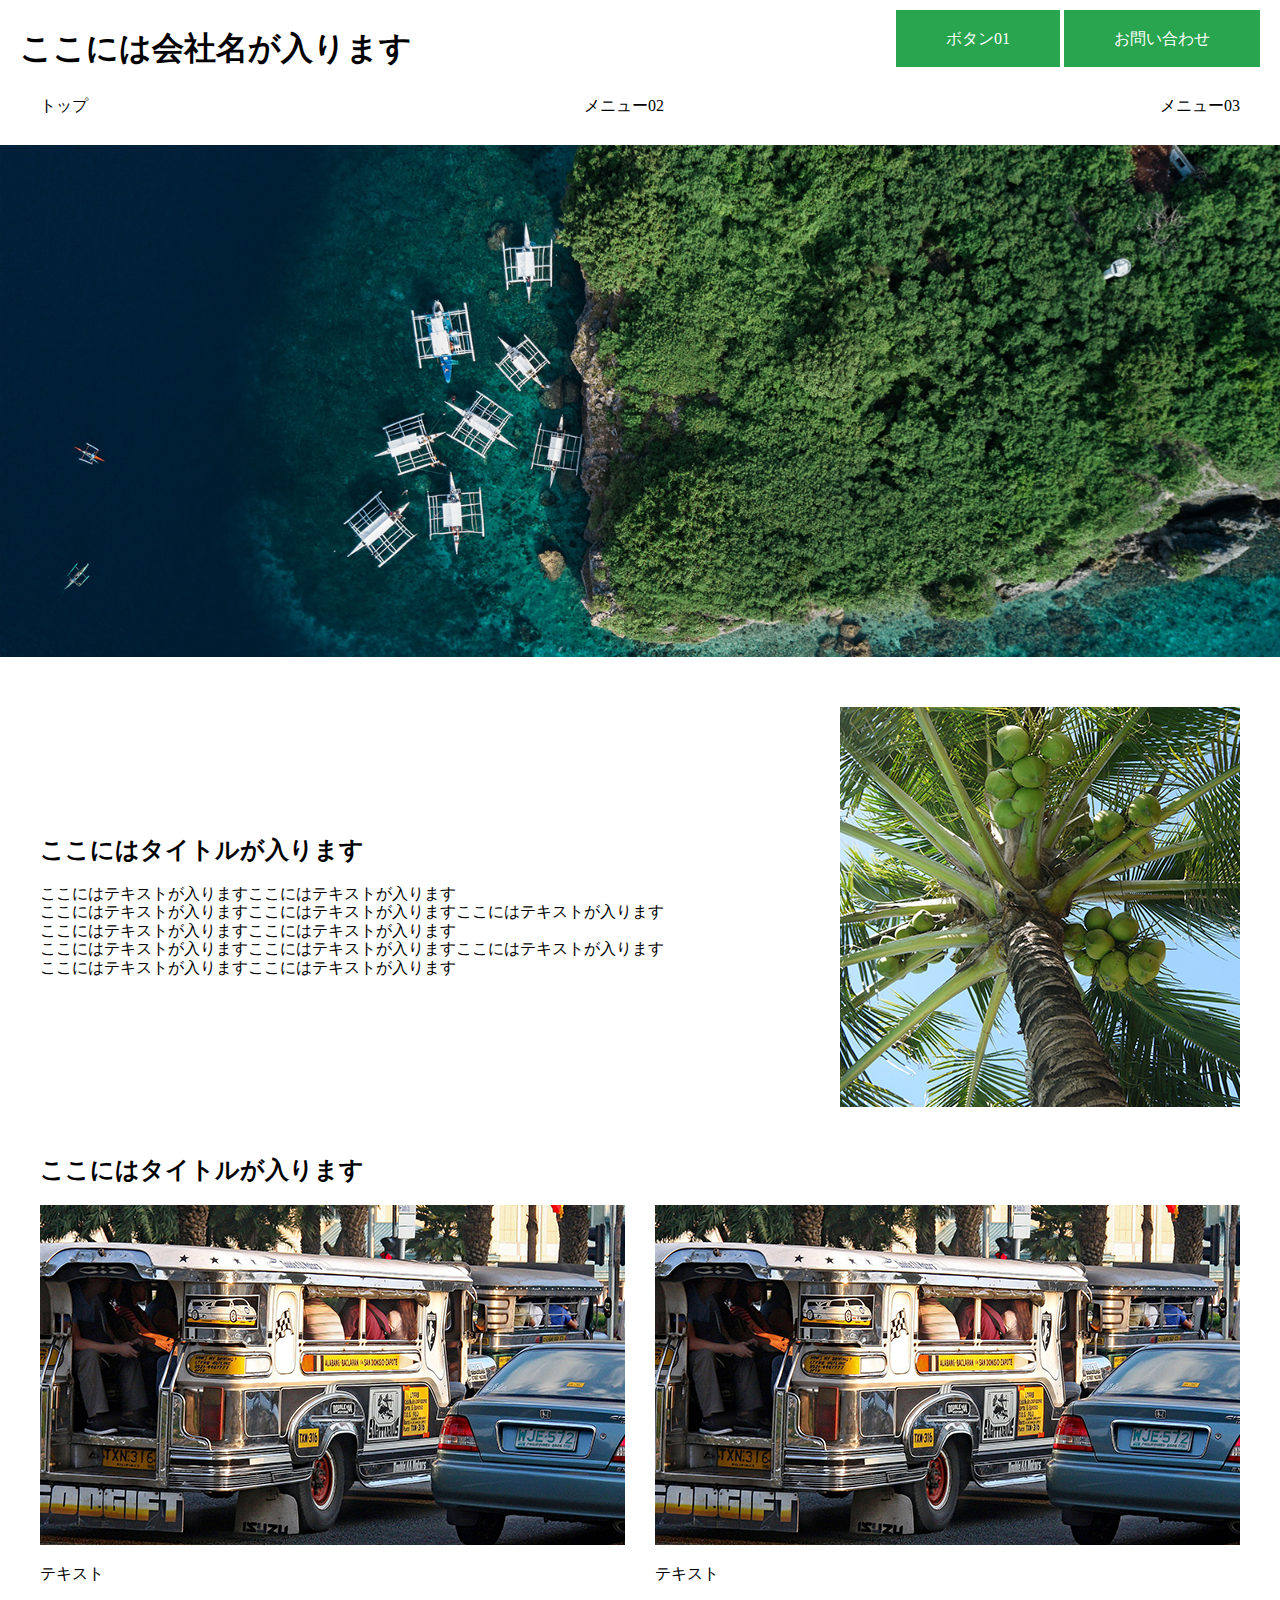
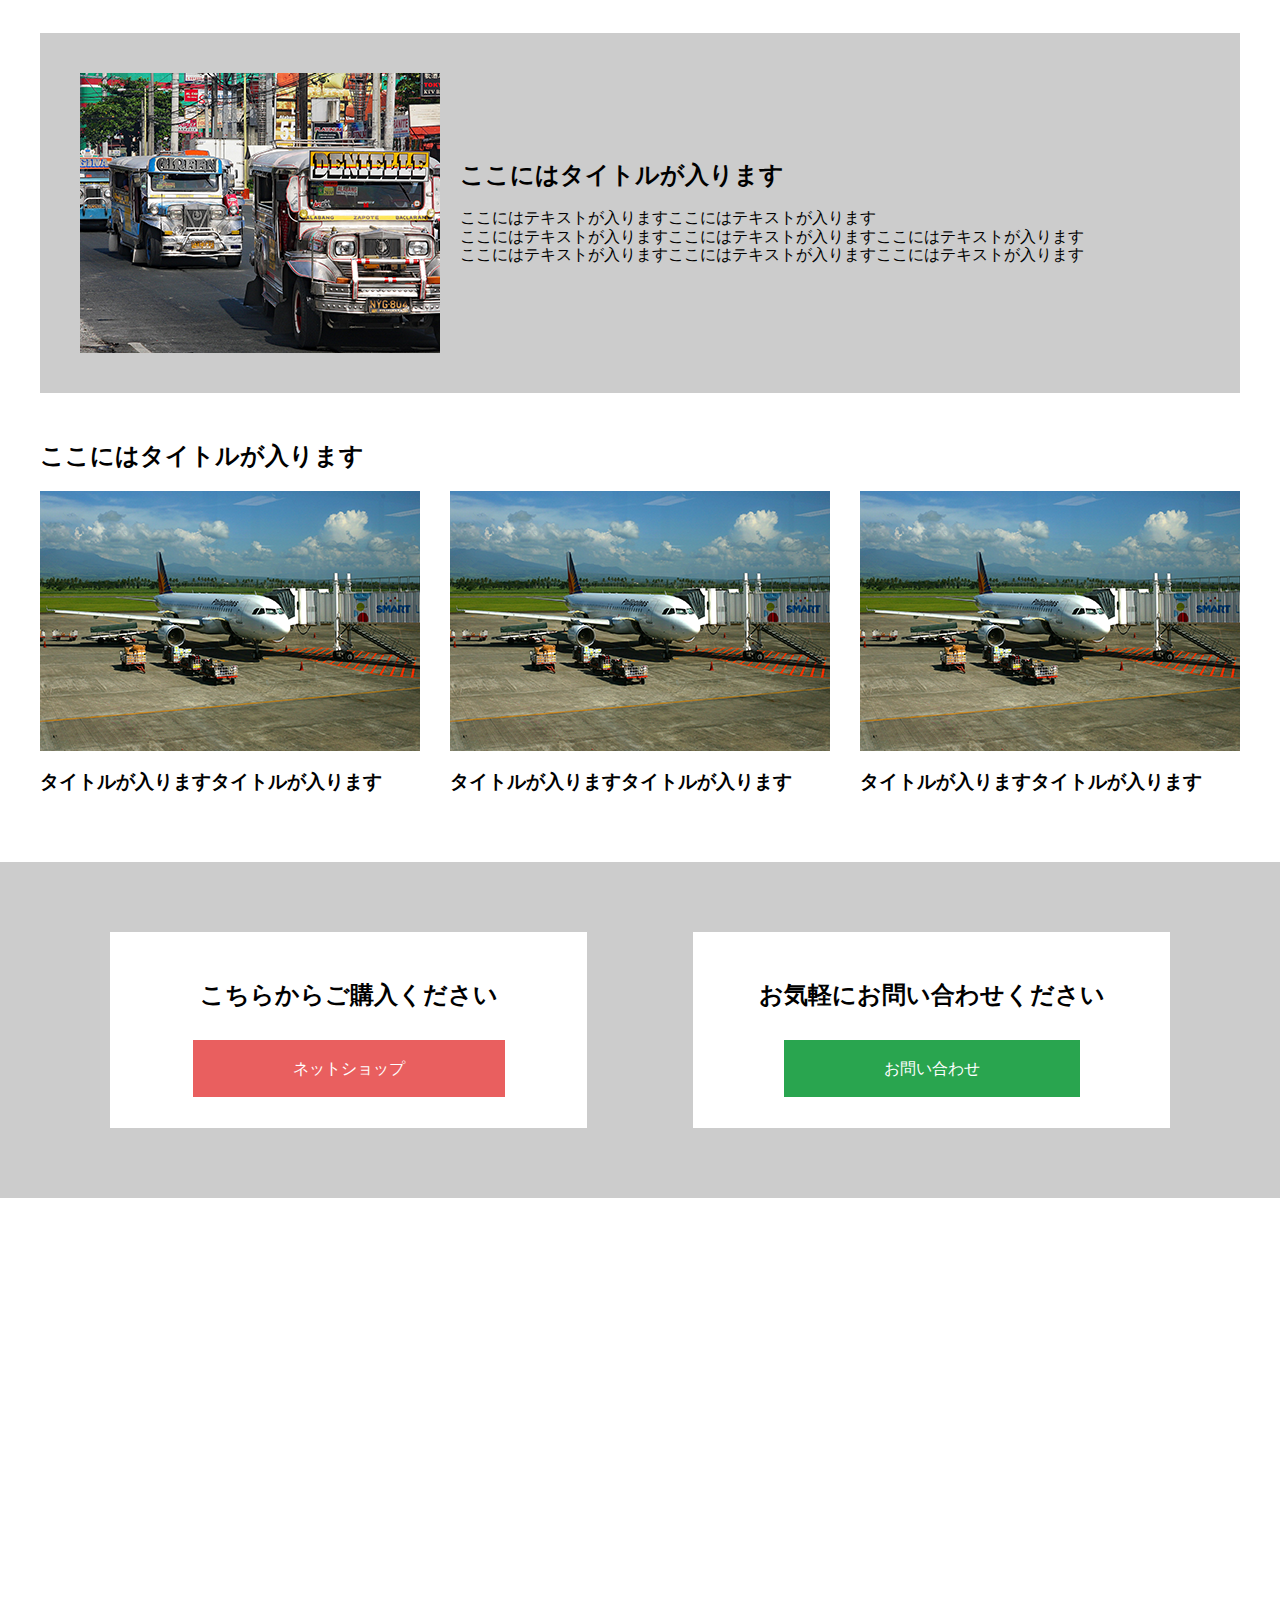
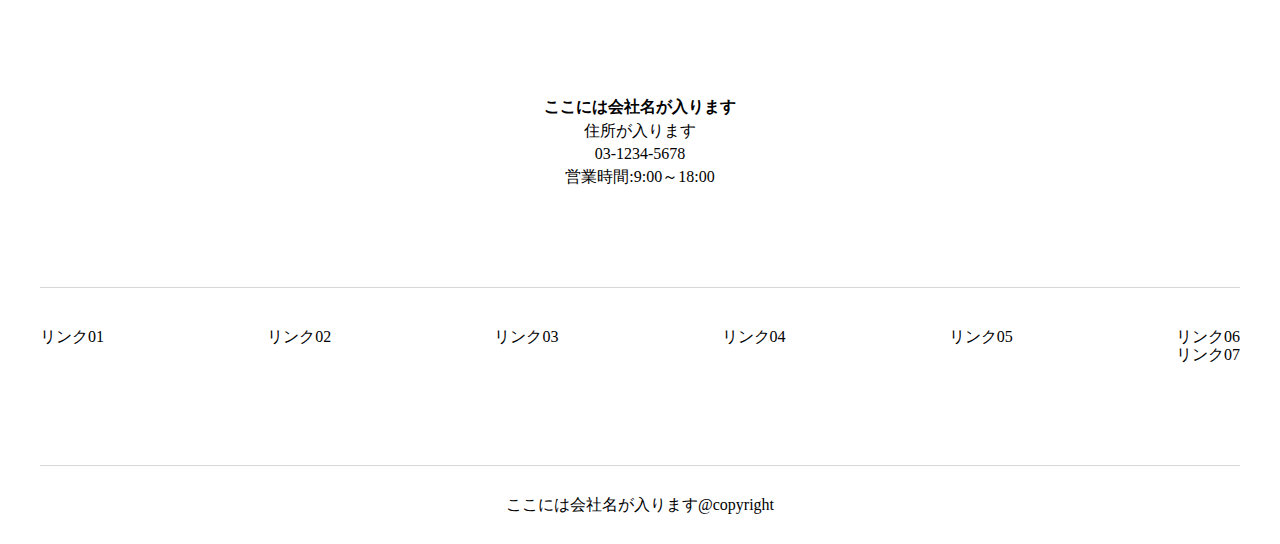
==== index.html @ acf634aa "HP化" ====
<!DOCTYPE html>
<html lang="ja">
<head>
  <meta charset="UTF-8">
  <meta name="viewport" content="width=device-width, initial-scale=1.0">
  <link rel="stylesheet" href="reset.css">
  <link rel="stylesheet" href="style.css">
  <title>HP</title>
</head>
<body>
  <header class="header">
    <h1>ここには会社名が入ります</h1>
    <div class="aaa">
    
    <a href="#" class="btn02">ボタン01</a>
    <a href="contact/" class="btn02">お問い合わせ</a>
    </div>
  </header>
  <nav class="nav">
    <ul>
      <li><a href="index.html">トップ</a></li>
      <li><a href="#">メニュー02</a></li>
      <li><a href="#">メニュー03</a></li>
    </ul>
  </nav>
  <section class="header-img">
    <img src="img/mv.png" alt="">
  </section>
  <section class="content01">
    <div class="flex-box">
      <div class="text-p">
      <h2>ここにはタイトルが入ります</h2>
        <p>ここにはテキストが入りますここにはテキストが入ります</p>
        <p>ここにはテキストが入りますここにはテキストが入りますここにはテキストが入ります</p>
        <p>ここにはテキストが入りますここにはテキストが入ります</p>
        <p>ここにはテキストが入りますここにはテキストが入りますここにはテキストが入ります</p>
        <p>ここにはテキストが入りますここにはテキストが入ります</p>
      </div>
      <img src="img/img_01.png" alt="">
    </div>
  </section>
  <section class="content02">
    <h2>ここにはタイトルが入ります</h2>
    <div class="flex-box02">
      <div class="card-box">
        <img src="img/img_02.png" alt="">
        <p>テキスト</p>
      </div>
      <div class="card-box">
        <img src="img/img_02.png" alt="">
        <p>テキスト</p>
      </div>
    </div>
  </section>
  <section class="content03">
    <div class="flex-box03">
      <img src="img/img_03.png" alt="">
      <div class="text-p">
        <h2>ここにはタイトルが入ります</h2>
        <p>ここにはテキストが入りますここにはテキストが入ります</p>
        <p>ここにはテキストが入りますここにはテキストが入りますここにはテキストが入ります</p>
        <p>ここにはテキストが入りますここにはテキストが入りますここにはテキストが入ります</p>
      </div>
    </div>
  </section>
  <section class="content04">
    <h2>ここにはタイトルが入ります</h2>
    <div class="flex-box04">
      <div class="card-box02">
      <img src="img/img_04.png" alt="">
      <div class="text-box">
        <h3>タイトルが入りますタイトルが入ります</h3>
      </div>
      </div>
      <div class="card-box02">
      <img src="img/img_04.png" alt="">
      <div class="text-box">
        <h3>タイトルが入りますタイトルが入ります</h3>
      </div>
      </div>
      <div class="card-box02">
      <img src="img/img_04.png" alt="">
      <div class="text-box">
        <h3>タイトルが入りますタイトルが入ります</h3>
      </div>
      </div>
    </div>
  </section>
  <section class="content05">
    <div class="flex-box05">
        <div class="box1">
          <h2>こちらからご購入ください</h2>
          <a href="" class="btn03">ネットショップ</a>
        </div>
        <div class="box2">
          <h2>お気軽にお問い合わせください</h2>
          <a href="" class="btn04">お問い合わせ</a>
        </div>
    </div>
  </section>
  <section class="content06">
    <div class="text-center">
    <h4>ここには会社名が入ります</h4>
    <p>住所が入ります</p>
    <p>03-1234-5678</p>
    <p>営業時間:9:00～18:00</p>
    </div>
  </section>
  <section class="content07">
    <div class="link-list">
      <ul>
        <li><a href="">リンク01</a></li>
        <li><a href="">リンク02</a></li>
        <li><a href="">リンク03</a></li>
        <li><a href="">リンク04</a></li>
        <li><a href="">リンク05</a></li>
        <div class="list-block">
        <li><a href="">リンク06</a></li>
        <li><a href="">リンク07</a></li>
        </div>
      </ul>
    </div>
  </section>
  <footer>
    <p>ここには会社名が入ります@copyright</p>
  </footer>
</body>
</html>
---- style.css ----
/* ヘッダーの画像まで */
.header{
  display: flex;
  justify-content: space-between;
  margin: 30px 20px;
}
.btn01{
  padding: 20px 50px;
  color: #fff;
  background-color: #e95f5f;
}
.btn02{
  padding: 20px 50px;
  color: #fff;
  background-color: #29a54f;
}
nav ul {
  max-width: 1200px;
  list-style: none;
  display: flex;
  margin: 0 auto;
  justify-content: space-between;
  margin-bottom: 30px;
}
.header-img{
  max-width: 2000px;
  margin-bottom: 30px;
}
.header-img img{
  width: 100%;
}
h2{
  margin-bottom: 20px;
}
/* sectionのcontent01まで*/
.content01{
  max-width: 1200px;
  margin: 50px auto;
}
.flex-box{
  display: flex;
  justify-content: space-between;
}
.text-p{
  align-self: center;
}
/* sectionのcontent02まで*/
.content02{
  max-width: 1200px;
  margin: 0 auto;
}
.flex-box02{
  display: flex;
  justify-content: space-between;
  margin: 0 auto;
  margin-bottom: 30px;
}
.flex-box02 p{
  margin-top: 20px;
}
/* sectionのcontent03まで*/
.content03{
  max-width: 1200px;
  margin: 50px auto;
  background-color: #CCCCCC;
  padding: 40px;
}
.flex-box03{
  display: flex;
}
.flex-box03 img{
  margin-right: 20px;
}
/* sectionのcontent04まで*/
.content04{
  max-width: 1200px;
  margin: 0 auto;
}
.flex-box04{
  display: flex;
  justify-content: space-between;
}
h3{
  margin: 20px 0;
}
/* sectionのcontent05まで*/
.content05{
  max-width: 2000px;
  background-color: #CCCCCC;
}
.flex-box05{
  max-width: 1200px;
  padding: 70px;
  margin: 50px auto;
  display: flex;
  justify-content: space-between;
}
.box1{
  padding: 50px ;
  background-color: #fff;
  text-align: center;
  width: 45%;
}
.box2{
  padding: 50px ;
  background-color: #fff;
  text-align: center;
  width: 45%;
}
.btn03{
  padding: 20px 100px;
  color: #fff;
  background-color: #e95f5f;
}
.btn04{
  padding: 20px 100px;
  color: #fff;
  background-color: #29a54f;
}
.box1 h2{
  padding-bottom: 30px;
}
.box2 h2{
  padding-bottom: 30px;
}
/* sectionのcontent06まで*/
.content06{
  max-width: 1200px;
  margin: 0 auto;
}
.text-center{
  text-align: center;
  margin-top: 500px;
  margin-bottom: 100px;
}
.text-center h4{
  margin-bottom: 5px;
}
.text-center p{
  margin-bottom: 5px;
}
.content07{
  max-width: 1200px;
  margin: 0 auto;
}
.content07 ul{
  display: flex;
  justify-content: space-between;
  border-top: 1px solid #d9d7d7;
  border-bottom: 1px solid #d9d7d7;
  padding-top: 40px;
  padding-bottom: 100px;
}
.list-block{
  display: block;
}
footer{
  text-align: center;
  margin: 30px 0;
}
@media screen and (max-width:767px){
  /* sectionのcontent01まで*/
  h1{
    font-size: 20px;
  }
  .header{
    margin: 30px 0;
  }
  .btn01{
    padding: 0;
  }
  .btn02{
    padding: 0;
  }
  h2{
    font-size: 16px;
    margin-bottom: 10px;
    padding: 0 10px;
  }
  h3{
    font-size: 12px;
    padding: 0 10px;
  }
  p{
    font-size: 12px;
    padding: 0 10px;
  }
  .flex-box{
    display: block;
  }
  .flex-box img{
    width: 100%;
    padding: 0 10px;
  }
  .text-p{
    margin-bottom: 20px;
    padding: 0 10px;
  }
  .flex-box02{
    display: block;
  }
  .flex-box02 img{
    width: 100%;
    padding: 0 10px;
  }
  .flex-box03{
    display: block;
  }
  .text-p h2{
    padding: 0;
  }
  .text-p p{
    padding: 0;
  }
  .flex-box03 img{
    width: 100%;
    margin-bottom: 10px;
  }
  .flex-box04{
    display: block;
  }
  .flex-box04 img{
    width: 100%;
    padding: 0 10px;
  }
  .flex-box05{
    display: block;
  }
  .box1{
    width: 100%;
    padding: 30px 5px;
    margin-bottom: 50px;
  }
  .box2{
    width: 100%;
    padding: 30px 5px;
  }
  .box1 h2{
    padding-bottom: 15px;
    padding-right: 0;
    padding-left: 0;
  }
  .box2 h2{
    padding-bottom: 15px;
    padding-right: 0;
    padding-left: 0;
  }
  .btn03{
    padding: 5px 20px;
  }
  .btn04{
    padding: 5px 20px;
  }
  .content07 ul{
    display: block;
    text-align: center;
  }
}
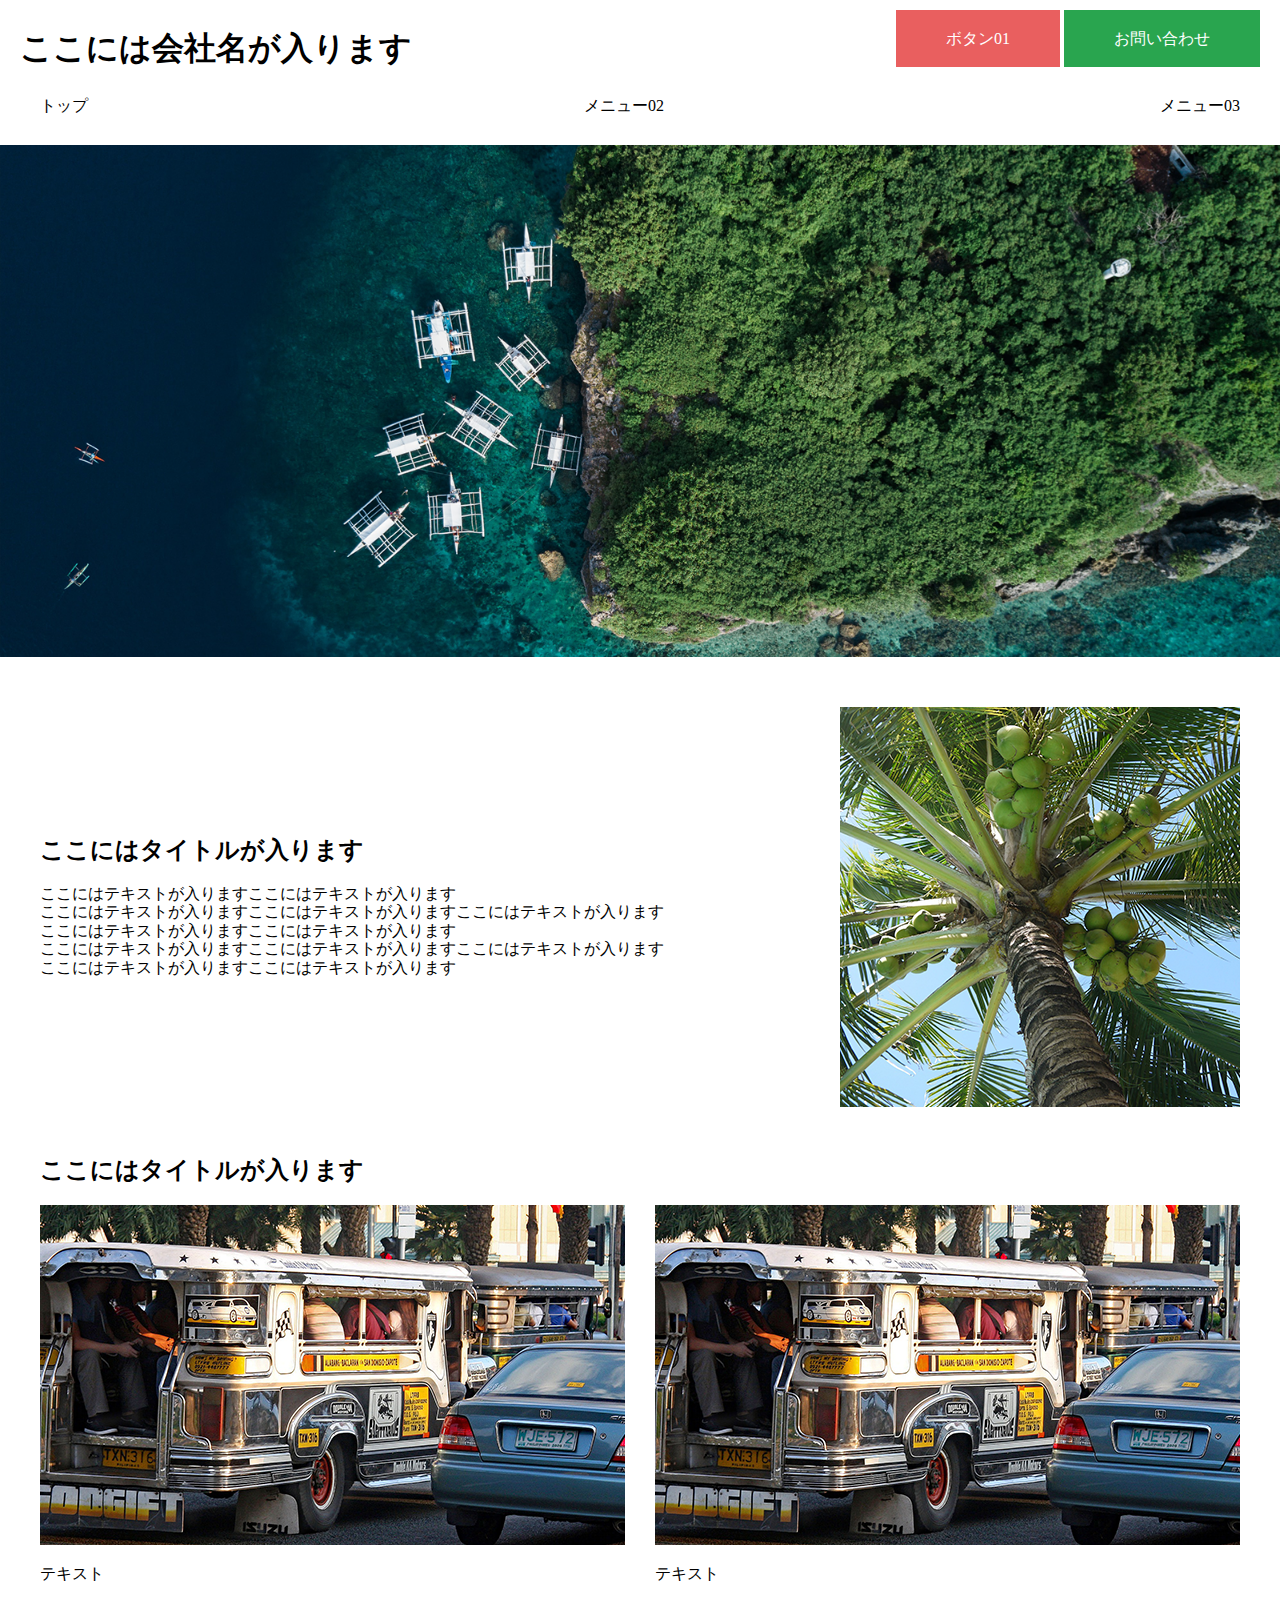
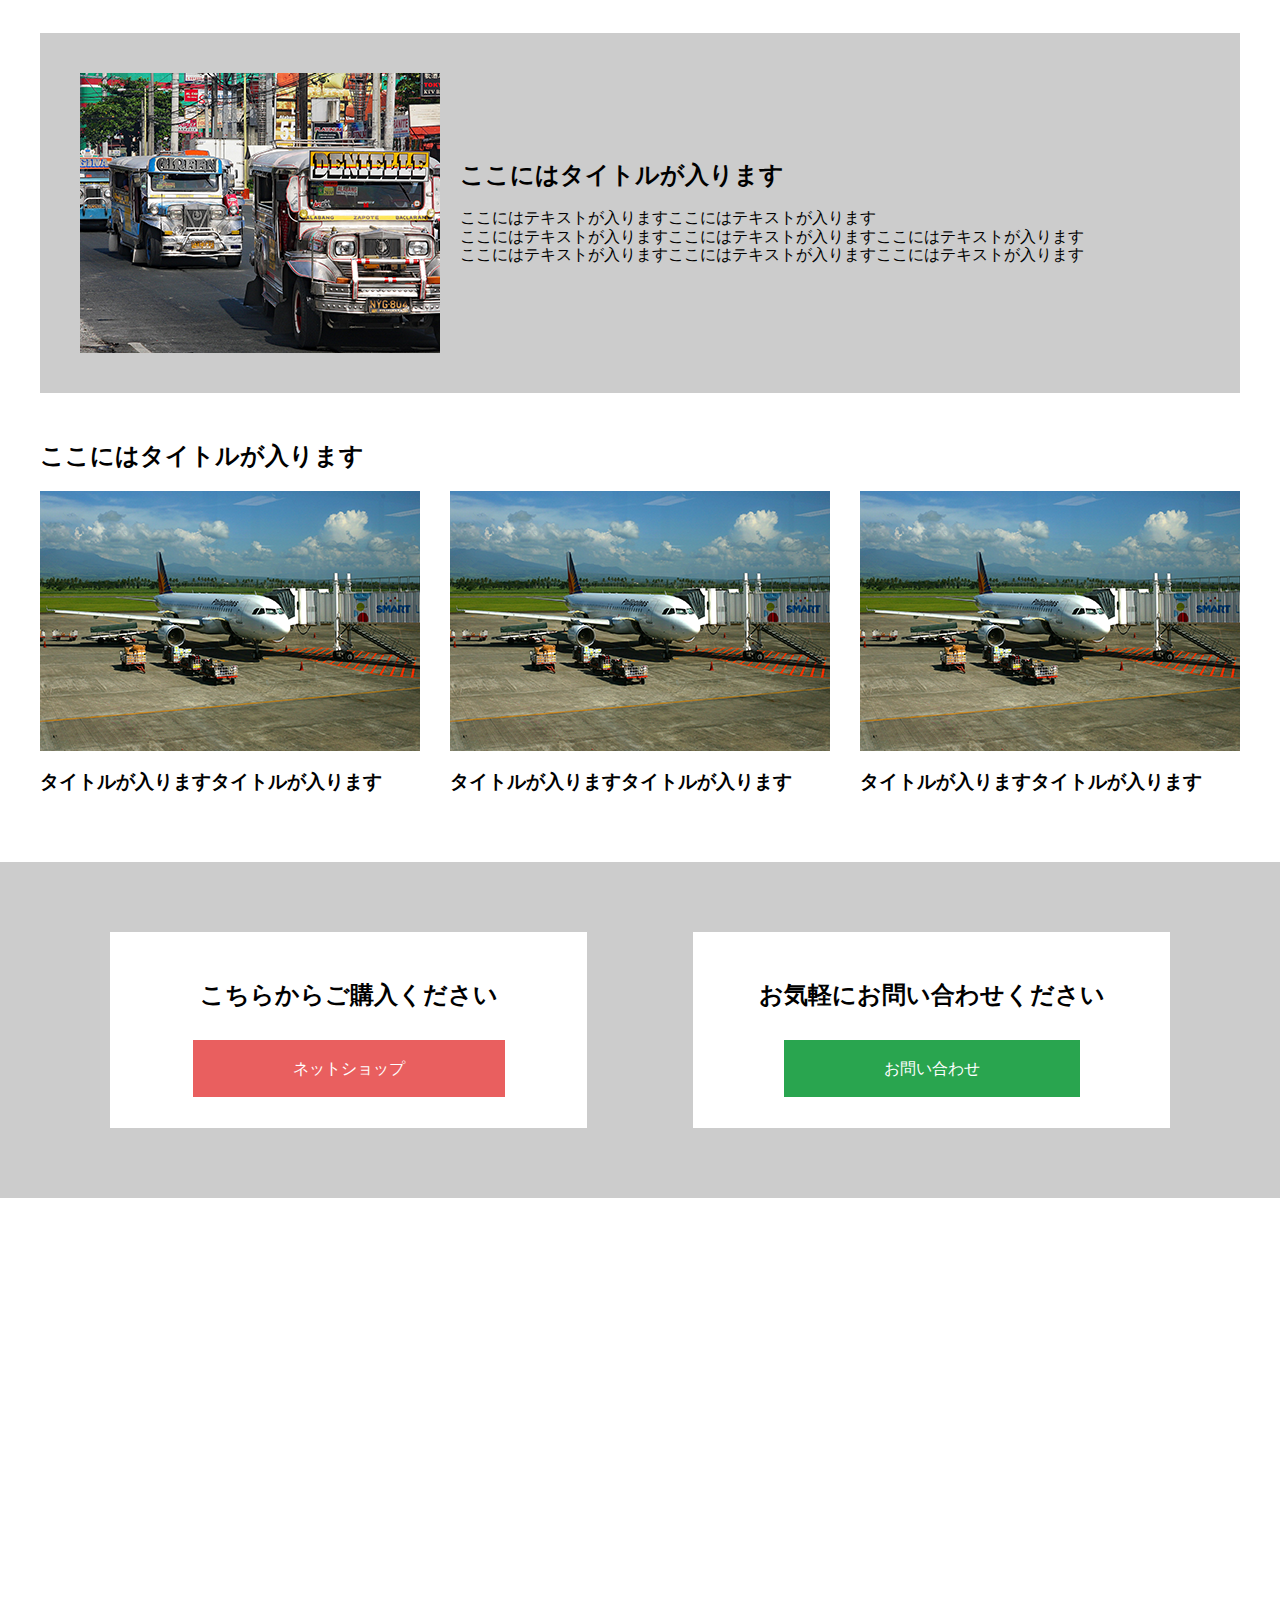
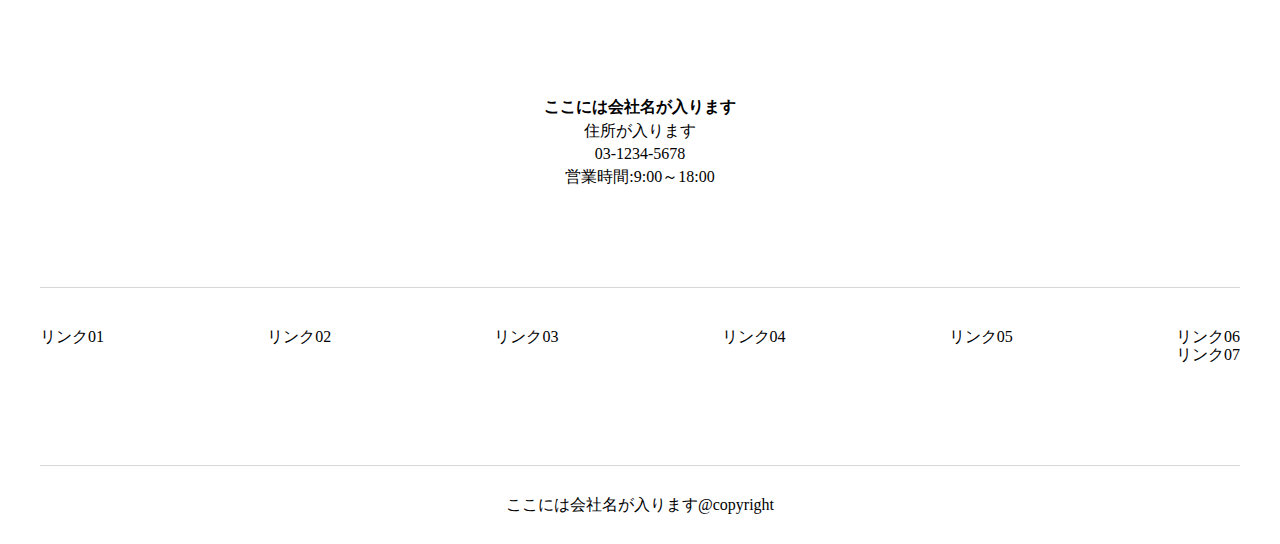
==== commit 22d91e3f: "contact完成" ====
--- a/index.html
+++ b/index.html
@@ -12,7 +12,7 @@
     <h1>ここには会社名が入ります</h1>
     <div class="aaa">
     
-    <a href="#" class="btn02">ボタン01</a>
+    <a href="#" class="btn01">ボタン01</a>
     <a href="contact/" class="btn02">お問い合わせ</a>
     </div>
   </header>
--- a/style.css
+++ b/style.css
@@ -255,4 +255,156 @@
     display: block;
     text-align: center;
   }
+}
+/*お問い合わせ*/
+.Form {
+  margin-top: 80px;
+  margin-left: auto;
+  margin-right: auto;
+  max-width: 2000px;
+}
+@media screen and (max-width: 480px) {
+  .Form {
+    margin-top: 40px;
+  }
+}
+.Form-Item {
+  padding-top: 24px;
+  padding-bottom: 24px;
+  width: 100%;
+  display: flex;
+  align-items: center;
+}
+@media screen and (max-width: 480px) {
+  .Form-Item {
+    padding-left: 14px;
+    padding-right: 14px;
+    padding-top: 16px;
+    padding-bottom: 16px;
+    flex-wrap: wrap;
+  }
+}
+.border{
+  border-top: 1px solid #ddd;
+}
+.Form-Item-Label {
+  width: 100%;
+  max-width: 248px;
+  letter-spacing: 0.05em;
+  font-weight: bold;
+  font-size: 18px;
+}
+@media screen and (max-width: 480px) {
+  .Form-Item-Label {
+    max-width: inherit;
+    display: flex;
+    align-items: center;
+    font-size: 15px;
+  }
+}
+.Form-Item-Label.isMsg {
+  margin-top: 8px;
+  margin-bottom: auto;
+}
+@media screen and (max-width: 480px) {
+  .Form-Item-Label.isMsg {
+    margin-top: 0;
+  }
+}
+.Form-Item-Label-Required {
+  border-radius: 6px;
+  margin-right: 8px;
+  padding-top: 8px;
+  padding-bottom: 8px;
+  width: 48px;
+  display: inline-block;
+  text-align: center;
+  background: #5bc8ac;
+  color: #fff;
+  font-size: 14px;
+}
+@media screen and (max-width: 480px) {
+  .Form-Item-Label-Required {
+    border-radius: 4px;
+    padding-top: 4px;
+    padding-bottom: 4px;
+    width: 32px;
+    font-size: 10px;
+  }
+}
+.Form-Item-Input {
+  border: 1px solid #ddd;
+  border-radius: 6px;
+  margin-left: 40px;
+  padding-left: 1em;
+  padding-right: 1em;
+  height: 48px;
+  flex: 1;
+  width: 100%;
+  max-width: 1500px;
+  background: #eaedf2;
+  font-size: 18px;
+}
+@media screen and (max-width: 480px) {
+  .Form-Item-Input {
+    margin-left: 0;
+    margin-top: 18px;
+    height: 40px;
+    flex: inherit;
+    font-size: 15px;
+  }
+}
+.Form-Item-Textarea {
+  border: 1px solid #ddd;
+  border-radius: 6px;
+  margin-left: 40px;
+  padding-left: 1em;
+  padding-right: 1em;
+  height: 216px;
+  flex: 1;
+  width: 100%;
+  max-width: 1500px;
+  background: #eaedf2;
+  font-size: 18px;
+}
+@media screen and (max-width: 480px) {
+  .Form-Item-Textarea {
+    margin-top: 18px;
+    margin-left: 0;
+    height: 200px;
+    flex: inherit;
+    font-size: 15px;
+    text-align-last: center;
+  }
+}
+.Form-Btn {
+  text-align: center;
+  border: 6px;
+  margin-top: 32px;
+  margin-left: auto;
+  margin-right: auto;
+  padding-top: 20px;
+  padding-bottom: 20px;
+  width: 280px;
+  display: block;
+  letter-spacing: 0.05em;
+  background-color: #29a54f;
+  color: #fff;
+  font-weight: bold;
+  font-size: 20px;
+}
+@media screen and (max-width: 480px) {
+  .Form-Btn {
+    margin-top: 24px;
+    padding-top: 8px;
+    padding-bottom: 8px;
+    width: 160px;
+    font-size: 16px;
+  }
+}
+.Form-left{
+  margin-left: 40px;
+}
+.Form-left a{
+  color: #29a54f;
 }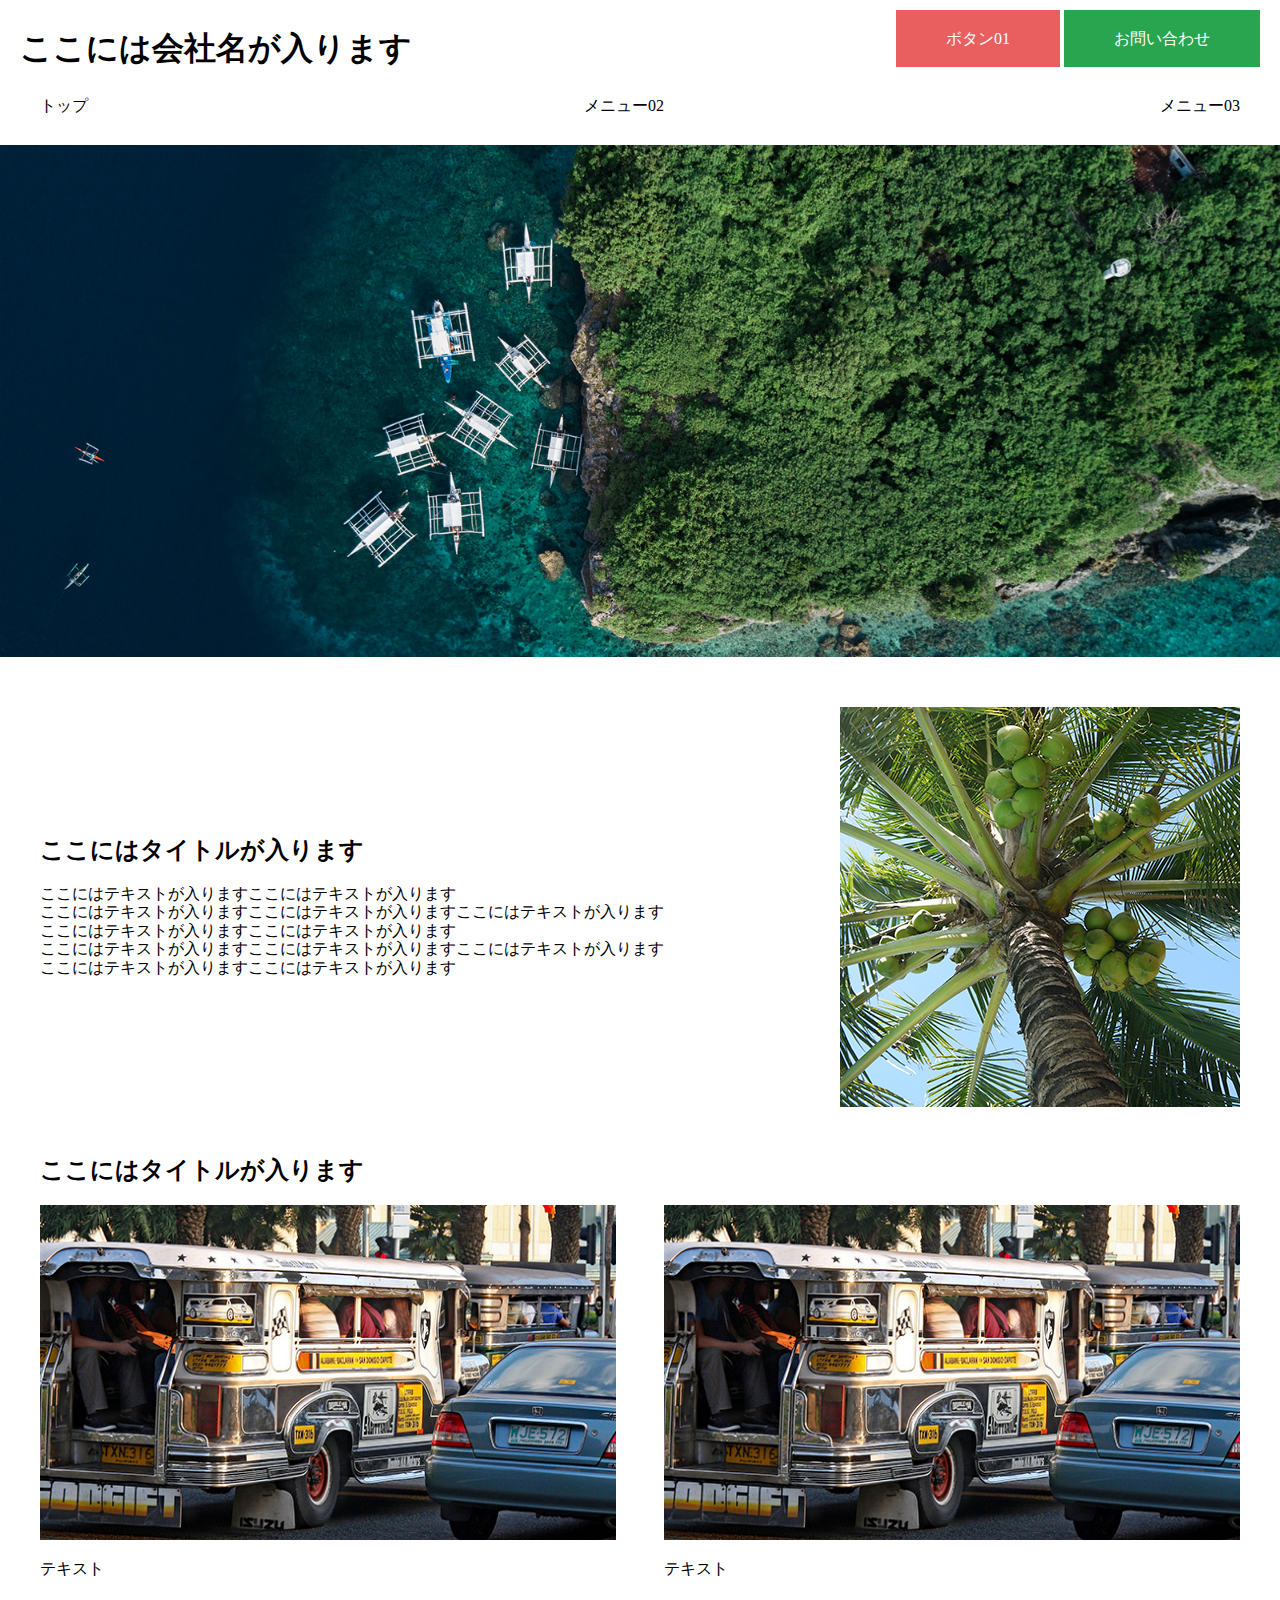
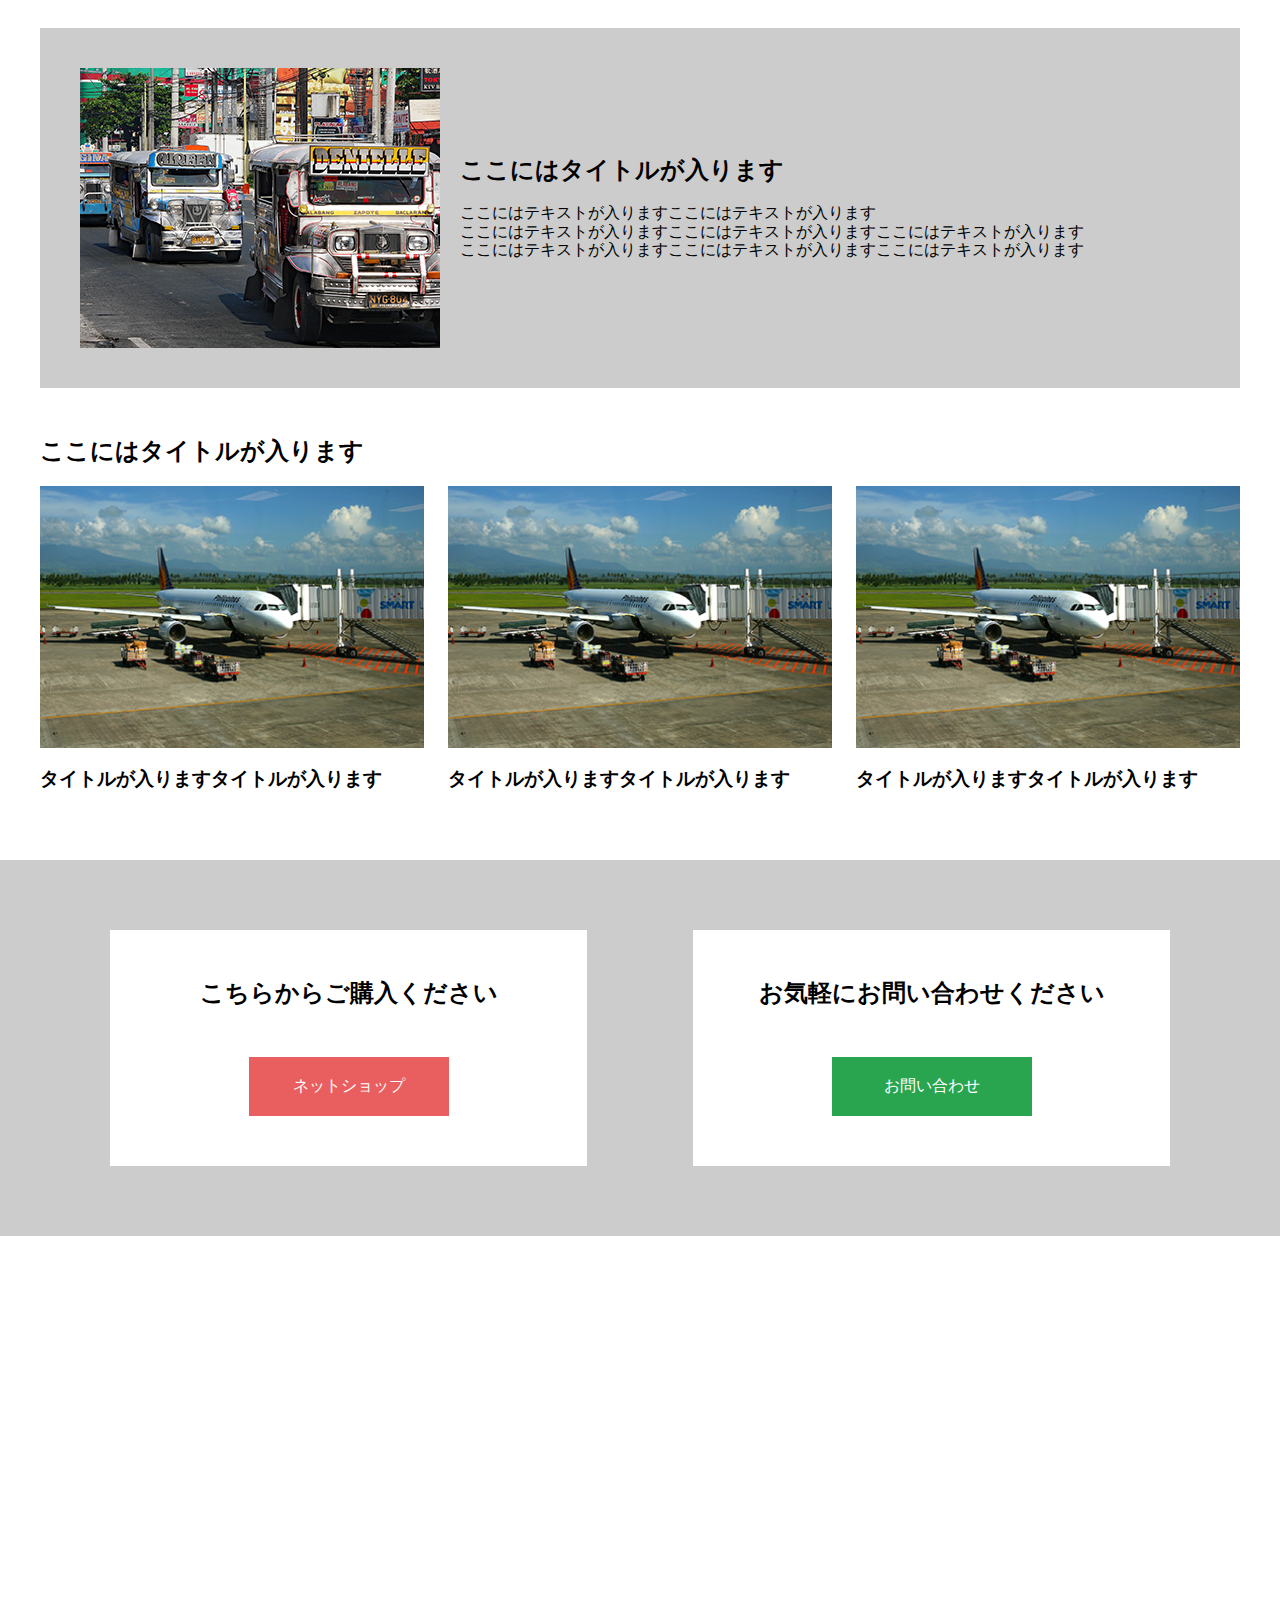
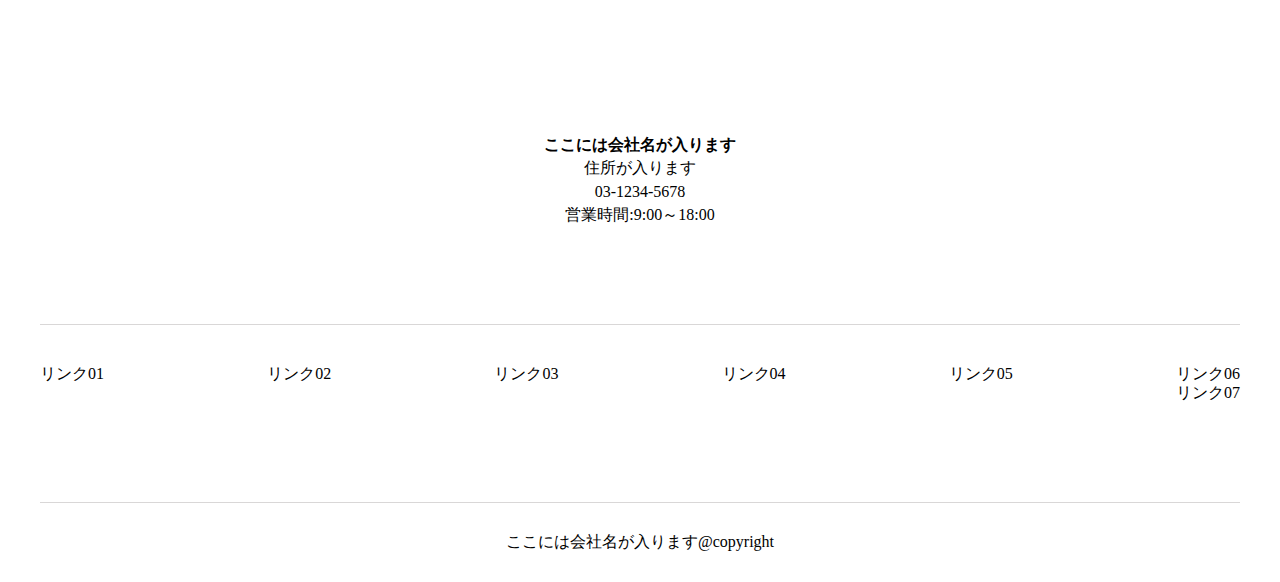
==== commit 9dd45953: "ボタン修正" ====
--- a/index.html
+++ b/index.html
@@ -90,11 +90,15 @@
     <div class="flex-box05">
         <div class="box1">
           <h2>こちらからご購入ください</h2>
-          <a href="" class="btn03">ネットショップ</a>
+          <button class="btn03">
+            <a href="">ネットショップ</a>
+          </button>
         </div>
         <div class="box2">
           <h2>お気軽にお問い合わせください</h2>
-          <a href="" class="btn04">お問い合わせ</a>
+          <button class="btn04">
+            <a href="contact/index.html">お問い合わせ</a>
+          </button>
         </div>
     </div>
   </section>
--- a/style.css
+++ b/style.css
@@ -58,6 +58,12 @@
 .flex-box02 p{
   margin-top: 20px;
 }
+.card-box{
+  width: 48%;
+}
+.card-box img{
+  width: 100%;
+}
 /* sectionのcontent03まで*/
 .content03{
   max-width: 1200px;
@@ -82,6 +88,12 @@
 }
 h3{
   margin: 20px 0;
+}
+.card-box02{
+  width: 32%;
+}
+.card-box02 img{
+  width: 100%;
 }
 /* sectionのcontent05まで*/
 .content05{
@@ -108,12 +120,14 @@
   width: 45%;
 }
 .btn03{
-  padding: 20px 100px;
+  width: 200px;
+  padding: 20px 0;
   color: #fff;
   background-color: #e95f5f;
 }
 .btn04{
-  padding: 20px 100px;
+  width: 200px;
+  padding: 20px 0;
   color: #fff;
   background-color: #29a54f;
 }
@@ -223,6 +237,12 @@
     width: 100%;
     padding: 0 10px;
   }
+  .card-box02{
+    width: 100%;
+  }
+  .card-box02 img{
+    width: 100%;
+  }
   .flex-box05{
     display: block;
   }
@@ -230,6 +250,12 @@
     width: 100%;
     padding: 30px 5px;
     margin-bottom: 50px;
+  }
+  .card-box{
+    width: 100%;
+  }
+  .card-box img{
+    width: 100%;
   }
   .box2{
     width: 100%;
@@ -314,6 +340,7 @@
 .Form-Item-Label-Required {
   border-radius: 6px;
   margin-right: 8px;
+  margin-left: 8px;
   padding-top: 8px;
   padding-bottom: 8px;
   width: 48px;
